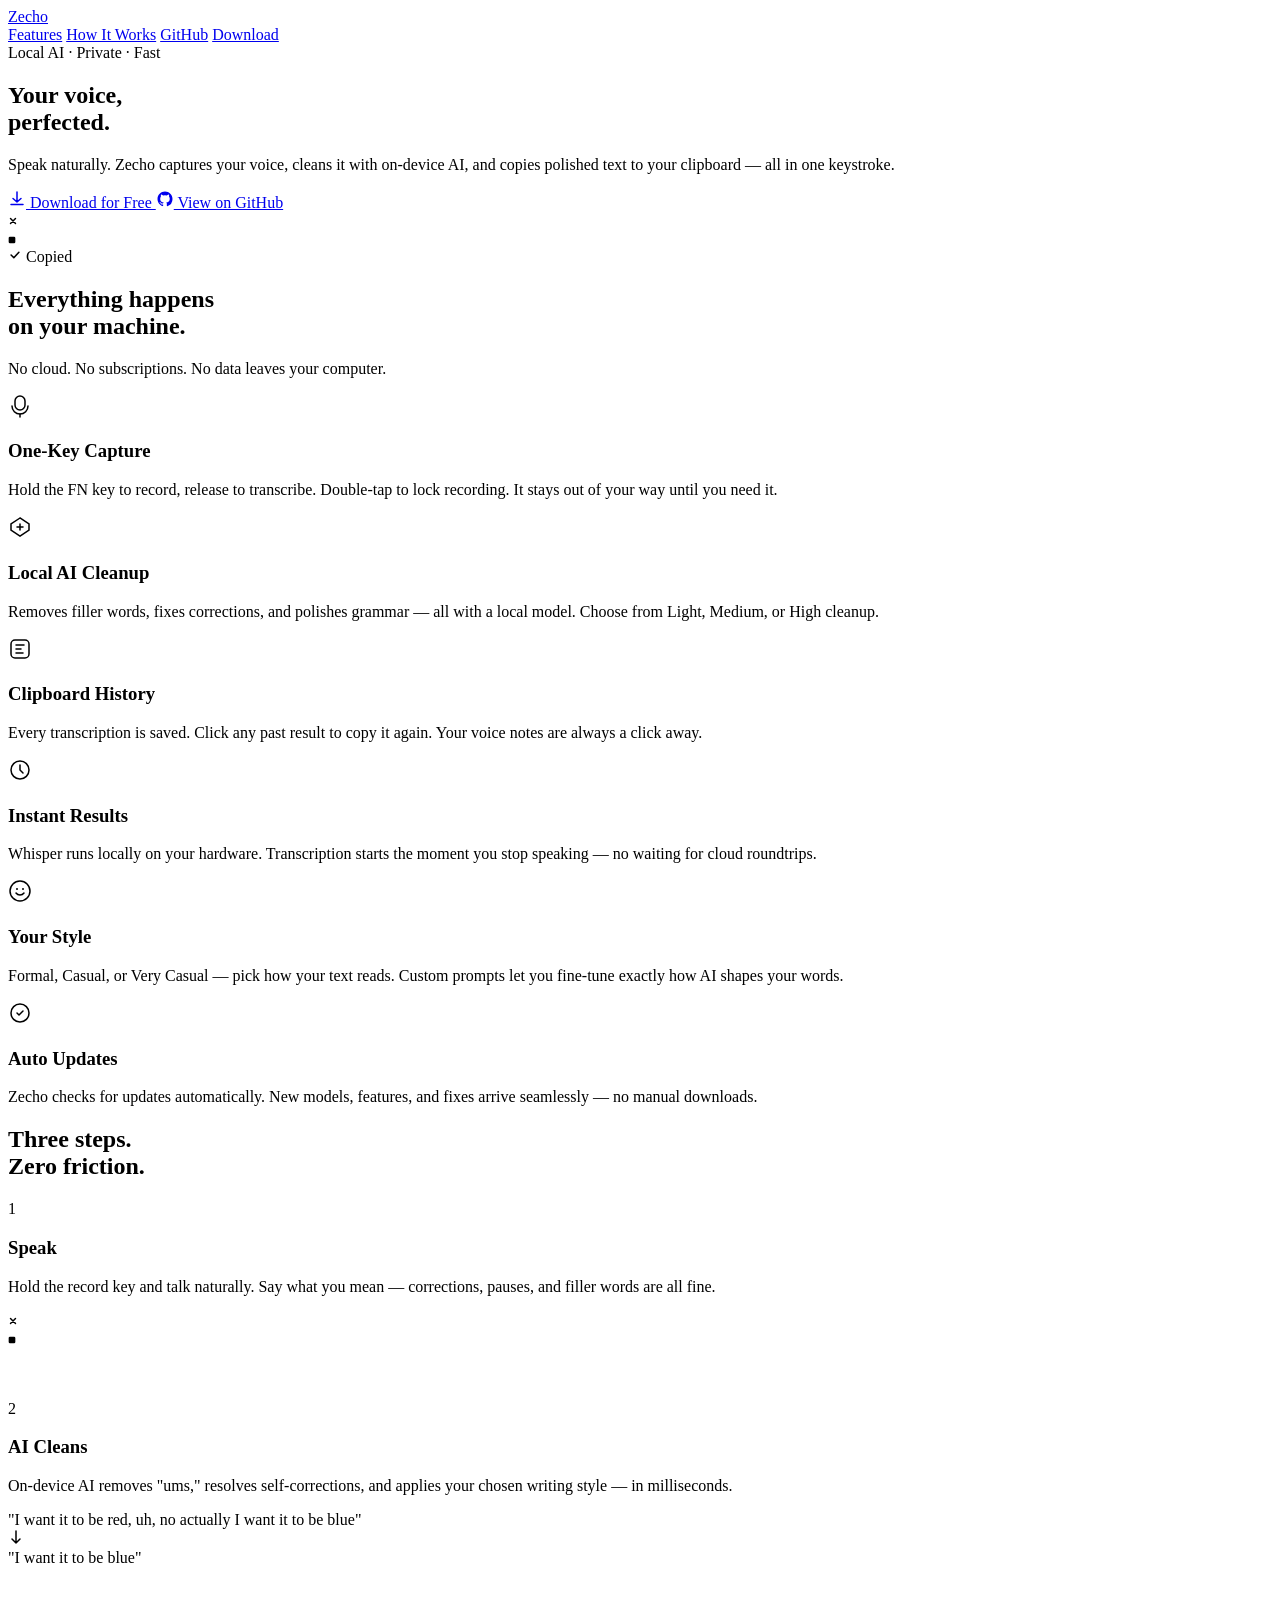
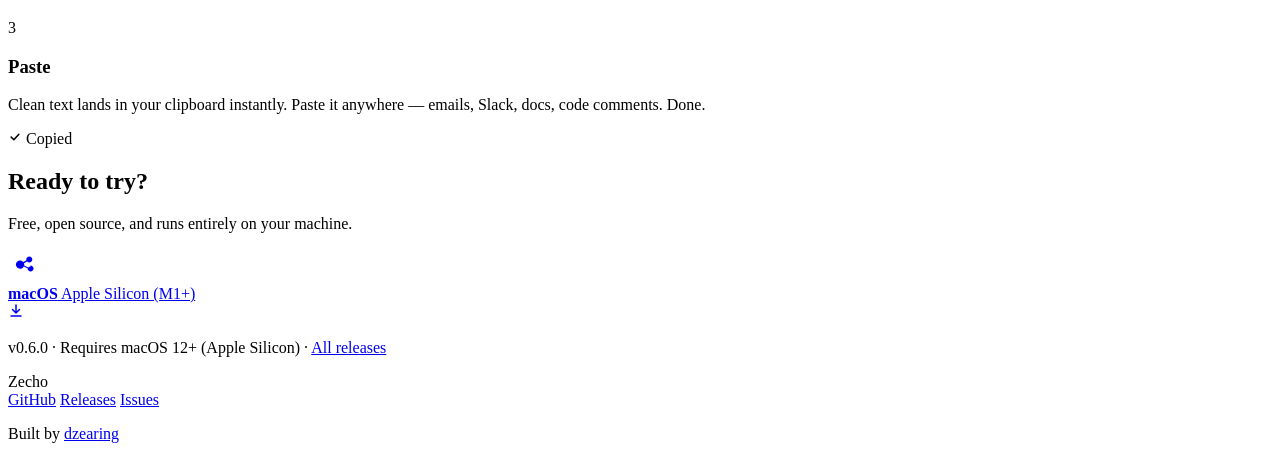
==== docs/index.html @ 3a7b03cb "Update homepage to v0.6.0" ====
<!DOCTYPE html>
<html lang="en">
<head>
  <meta charset="UTF-8" />
  <meta name="viewport" content="width=device-width, initial-scale=1.0" />
  <title>Zecho — Voice to Clipboard, Instantly</title>
  <meta name="description" content="Speak naturally. Zecho captures your voice, cleans it with local AI, and copies polished text to your clipboard — all in one keystroke." />
  <link rel="stylesheet" href="styles.css" />
</head>
<body>
  <!-- ── Nav ── -->
  <nav>
    <div class="nav-inner">
      <a href="#" class="logo">
        <div class="logo-mark"></div>
        <span>Zecho</span>
      </a>
      <div class="nav-links">
        <a href="#features">Features</a>
        <a href="#how-it-works">How It Works</a>
        <a href="https://github.com/dzearing/zecho" target="_blank" rel="noopener">GitHub</a>
        <a href="#download" class="nav-cta">Download</a>
      </div>
    </div>
  </nav>

  <!-- ── Hero ── -->
  <section class="hero">
    <div class="hero-glow"></div>
    <div class="hero-content">
      <div class="badge">Local AI &middot; Private &middot; Fast</div>
      <h1>Your voice,<br /><span class="gradient-text">perfected.</span></h1>
      <p class="hero-sub">
        Speak naturally. Zecho captures your voice, cleans it with on-device AI,
        and copies polished text to your clipboard — all in one keystroke.
      </p>
      <div class="hero-actions">
        <a href="#download" class="btn btn-primary">
          <svg width="18" height="18" viewBox="0 0 18 18" fill="none">
            <path d="M9 2v10m0 0L5 8.5M9 12l4-3.5M3 14.5h12" stroke="currentColor" stroke-width="1.5" stroke-linecap="round" stroke-linejoin="round"/>
          </svg>
          Download for Free
        </a>
        <a href="https://github.com/dzearing/zecho" target="_blank" rel="noopener" class="btn btn-secondary">
          <svg width="18" height="18" viewBox="0 0 18 18" fill="none">
            <path d="M9 1.5C4.86 1.5 1.5 4.86 1.5 9c0 3.31 2.15 6.13 5.13 7.12.37.07.51-.16.51-.36v-1.26c-2.09.45-2.53-1.01-2.53-1.01-.34-.87-.83-1.1-.83-1.1-.68-.46.05-.45.05-.45.75.05 1.15.77 1.15.77.67 1.14 1.75.81 2.17.62.07-.48.26-.81.47-.99-1.67-.19-3.42-.83-3.42-3.71 0-.82.29-1.49.77-2.01-.08-.19-.33-.95.07-1.99 0 0 .63-.2 2.06.77a7.17 7.17 0 013.74 0c1.43-.97 2.06-.77 2.06-.77.4 1.04.15 1.8.07 1.99.48.52.77 1.19.77 2.01 0 2.89-1.76 3.52-3.43 3.71.27.23.51.69.51 1.39v2.07c0 .2.14.43.51.36A7.5 7.5 0 0016.5 9c0-4.14-3.36-7.5-7.5-7.5z" fill="currentColor"/>
          </svg>
          View on GitHub
        </a>
      </div>
    </div>

    <!-- App mockup -->
    <div class="hero-mockup">
      <div class="mockup-window">
        <div class="mockup-content">
          <div class="mockup-pill mockup-idle">
            <div class="mockup-dot"></div>
          </div>
          <div class="mockup-pill mockup-recording">
            <div class="mockup-cancel">
              <svg width="10" height="10" viewBox="0 0 14 14" fill="none">
                <path d="M3.5 3.5L10.5 10.5M10.5 3.5L3.5 10.5" stroke="currentColor" stroke-width="2" stroke-linecap="round"/>
              </svg>
            </div>
            <div class="mockup-waveform">
              <span></span><span></span><span></span><span></span><span></span>
              <span></span><span></span><span></span><span></span><span></span>
              <span></span><span></span>
            </div>
            <div class="mockup-stop">
              <svg width="8" height="8" viewBox="0 0 12 12" fill="none">
                <rect x="1" y="1" width="10" height="10" rx="2" fill="currentColor"/>
              </svg>
            </div>
          </div>
          <div class="mockup-pill mockup-done">
            <svg width="14" height="14" viewBox="0 0 18 18" fill="none">
              <path d="M4 9L7.5 12.5L14 5.5" stroke="currentColor" stroke-width="2" stroke-linecap="round" stroke-linejoin="round"/>
            </svg>
            <span>Copied</span>
          </div>
        </div>
      </div>
    </div>
  </section>

  <!-- ── Features ── -->
  <section class="features" id="features">
    <div class="section-inner">
      <div class="section-header">
        <h2>Everything happens<br /><span class="gradient-text">on your machine.</span></h2>
        <p>No cloud. No subscriptions. No data leaves your computer.</p>
      </div>
      <div class="feature-grid">
        <div class="feature-card">
          <div class="feature-icon">
            <svg width="24" height="24" viewBox="0 0 24 24" fill="none">
              <rect x="7" y="2" width="10" height="14" rx="5" stroke="currentColor" stroke-width="1.5" fill="none"/>
              <path d="M4 12c0 4.42 3.58 8 8 8s8-3.58 8-8" stroke="currentColor" stroke-width="1.5" stroke-linecap="round" fill="none"/>
              <line x1="12" y1="20" x2="12" y2="23" stroke="currentColor" stroke-width="1.5" stroke-linecap="round"/>
            </svg>
          </div>
          <h3>One-Key Capture</h3>
          <p>Hold the FN key to record, release to transcribe. Double-tap to lock recording. It stays out of your way until you need it.</p>
        </div>
        <div class="feature-card">
          <div class="feature-icon accent-purple">
            <svg width="24" height="24" viewBox="0 0 24 24" fill="none">
              <path d="M12 3L3 9v6l9 6 9-6V9l-9-6z" stroke="currentColor" stroke-width="1.5" fill="none"/>
              <path d="M12 15V9M9 12h6" stroke="currentColor" stroke-width="1.5" stroke-linecap="round"/>
            </svg>
          </div>
          <h3>Local AI Cleanup</h3>
          <p>Removes filler words, fixes corrections, and polishes grammar — all with a local model. Choose from Light, Medium, or High cleanup.</p>
        </div>
        <div class="feature-card">
          <div class="feature-icon accent-green">
            <svg width="24" height="24" viewBox="0 0 24 24" fill="none">
              <rect x="3" y="3" width="18" height="18" rx="4" stroke="currentColor" stroke-width="1.5" fill="none"/>
              <path d="M8 8h8M8 12h5M8 16h7" stroke="currentColor" stroke-width="1.5" stroke-linecap="round"/>
            </svg>
          </div>
          <h3>Clipboard History</h3>
          <p>Every transcription is saved. Click any past result to copy it again. Your voice notes are always a click away.</p>
        </div>
        <div class="feature-card">
          <div class="feature-icon accent-blue">
            <svg width="24" height="24" viewBox="0 0 24 24" fill="none">
              <circle cx="12" cy="12" r="9" stroke="currentColor" stroke-width="1.5" fill="none"/>
              <path d="M12 7v5l3 3" stroke="currentColor" stroke-width="1.5" stroke-linecap="round"/>
            </svg>
          </div>
          <h3>Instant Results</h3>
          <p>Whisper runs locally on your hardware. Transcription starts the moment you stop speaking — no waiting for cloud roundtrips.</p>
        </div>
        <div class="feature-card">
          <div class="feature-icon accent-orange">
            <svg width="24" height="24" viewBox="0 0 24 24" fill="none">
              <path d="M12 2C6.48 2 2 6.48 2 12s4.48 10 10 10 10-4.48 10-10S17.52 2 12 2z" stroke="currentColor" stroke-width="1.5" fill="none"/>
              <path d="M8 14s1.5 2 4 2 4-2 4-2" stroke="currentColor" stroke-width="1.5" stroke-linecap="round"/>
              <circle cx="9" cy="10" r="1" fill="currentColor"/>
              <circle cx="15" cy="10" r="1" fill="currentColor"/>
            </svg>
          </div>
          <h3>Your Style</h3>
          <p>Formal, Casual, or Very Casual — pick how your text reads. Custom prompts let you fine-tune exactly how AI shapes your words.</p>
        </div>
        <div class="feature-card">
          <div class="feature-icon accent-pink">
            <svg width="24" height="24" viewBox="0 0 24 24" fill="none">
              <path d="M21 12a9 9 0 11-18 0 9 9 0 0118 0z" stroke="currentColor" stroke-width="1.5" fill="none"/>
              <path d="M9 12l2 2 4-4" stroke="currentColor" stroke-width="1.5" stroke-linecap="round" stroke-linejoin="round"/>
            </svg>
          </div>
          <h3>Auto Updates</h3>
          <p>Zecho checks for updates automatically. New models, features, and fixes arrive seamlessly — no manual downloads.</p>
        </div>
      </div>
    </div>
  </section>

  <!-- ── How It Works ── -->
  <section class="how-it-works" id="how-it-works">
    <div class="section-inner">
      <div class="section-header">
        <h2>Three steps.<br /><span class="gradient-text">Zero friction.</span></h2>
      </div>
      <div class="steps">
        <div class="step">
          <div class="step-number">1</div>
          <div class="step-content">
            <h3>Speak</h3>
            <p>Hold the record key and talk naturally. Say what you mean — corrections, pauses, and filler words are all fine.</p>
          </div>
          <div class="step-visual">
            <div class="step-pill recording">
              <div class="step-cancel-btn">
                <svg width="10" height="10" viewBox="0 0 14 14" fill="none">
                  <path d="M3.5 3.5L10.5 10.5M10.5 3.5L3.5 10.5" stroke="currentColor" stroke-width="2" stroke-linecap="round"/>
                </svg>
              </div>
              <div class="step-bars">
                <span></span><span></span><span></span><span></span><span></span>
                <span></span><span></span><span></span>
              </div>
              <div class="step-stop-btn">
                <svg width="8" height="8" viewBox="0 0 12 12" fill="none">
                  <rect x="1" y="1" width="10" height="10" rx="2" fill="currentColor"/>
                </svg>
              </div>
            </div>
          </div>
        </div>

        <div class="step-connector">
          <svg width="24" height="48" viewBox="0 0 24 48" fill="none">
            <path d="M12 0v48" stroke="url(#grad-connector)" stroke-width="1.5" stroke-dasharray="4 4"/>
            <defs>
              <linearGradient id="grad-connector" x1="12" y1="0" x2="12" y2="48">
                <stop offset="0%" stop-color="#6c5ce7" stop-opacity="0.6"/>
                <stop offset="100%" stop-color="#6c5ce7" stop-opacity="0.1"/>
              </linearGradient>
            </defs>
          </svg>
        </div>

        <div class="step">
          <div class="step-number">2</div>
          <div class="step-content">
            <h3>AI Cleans</h3>
            <p>On-device AI removes "ums," resolves self-corrections, and applies your chosen writing style — in milliseconds.</p>
          </div>
          <div class="step-visual">
            <div class="step-transform">
              <div class="step-before">"I want it to be red, uh, no actually I want it to be blue"</div>
              <div class="step-arrow">
                <svg width="16" height="16" viewBox="0 0 16 16" fill="none">
                  <path d="M8 2v12m0 0l4-4m-4 4L4 10" stroke="currentColor" stroke-width="1.5" stroke-linecap="round" stroke-linejoin="round"/>
                </svg>
              </div>
              <div class="step-after">"I want it to be blue"</div>
            </div>
          </div>
        </div>

        <div class="step-connector">
          <svg width="24" height="48" viewBox="0 0 24 48" fill="none">
            <path d="M12 0v48" stroke="url(#grad-connector2)" stroke-width="1.5" stroke-dasharray="4 4"/>
            <defs>
              <linearGradient id="grad-connector2" x1="12" y1="0" x2="12" y2="48">
                <stop offset="0%" stop-color="#6c5ce7" stop-opacity="0.6"/>
                <stop offset="100%" stop-color="#6c5ce7" stop-opacity="0.1"/>
              </linearGradient>
            </defs>
          </svg>
        </div>

        <div class="step">
          <div class="step-number">3</div>
          <div class="step-content">
            <h3>Paste</h3>
            <p>Clean text lands in your clipboard instantly. Paste it anywhere — emails, Slack, docs, code comments. Done.</p>
          </div>
          <div class="step-visual">
            <div class="step-pill done">
              <svg width="14" height="14" viewBox="0 0 18 18" fill="none">
                <path d="M4 9L7.5 12.5L14 5.5" stroke="currentColor" stroke-width="2" stroke-linecap="round" stroke-linejoin="round"/>
              </svg>
              <span>Copied</span>
            </div>
          </div>
        </div>
      </div>
    </div>
  </section>

  <!-- ── Download ── -->
  <section class="download" id="download">
    <div class="section-inner">
      <div class="download-glow"></div>
      <div class="section-header">
        <h2>Ready to try?</h2>
        <p>Free, open source, and runs entirely on your machine.</p>
      </div>
      <div class="download-cards">
        <a href="https://github.com/dzearing/zecho/releases/download/v0.6.0/Zecho_0.6.0_aarch64.dmg" class="download-card">
          <div class="download-icon">
            <svg width="32" height="32" viewBox="0 0 32 32" fill="none">
              <path d="M22.5 17.5c-.87 0-1.65.37-2.2.96l-4.15-2.08c.05-.25.08-.5.08-.76 0-.45-.08-.88-.22-1.28l3.16-1.81c.55.53 1.3.85 2.13.85 1.66 0 3-1.34 3-3s-1.34-3-3-3-3 1.34-3 3c0 .31.05.61.14.89l-3.17 1.82c-.75-.98-1.93-1.61-3.27-1.61-2.27 0-4.12 1.85-4.12 4.12s1.85 4.12 4.12 4.12c1.64 0 3.05-.96 3.72-2.34l3.86 1.93c-.01.09-.01.18-.01.28 0 1.66 1.34 3 3 3s3-1.34 3-3-1.34-3.19-3-3.19z" fill="currentColor"/>
            </svg>
          </div>
          <div class="download-info">
            <strong>macOS</strong>
            <span>Apple Silicon (M1+)</span>
          </div>
          <div class="download-action">
            <svg width="16" height="16" viewBox="0 0 16 16" fill="none">
              <path d="M8 2v8m0 0L4.5 6.5M8 10l3.5-3.5M3 13h10" stroke="currentColor" stroke-width="1.5" stroke-linecap="round" stroke-linejoin="round"/>
            </svg>
          </div>
        </a>
      </div>
      <p class="download-note">
        v0.6.0 &middot; Requires macOS 12+ (Apple Silicon) &middot;
        <a href="https://github.com/dzearing/zecho/releases">All releases</a>
      </p>
    </div>
  </section>

  <!-- ── Footer ── -->
  <footer>
    <div class="footer-inner">
      <div class="footer-brand">
        <div class="logo-mark small"></div>
        <span>Zecho</span>
      </div>
      <div class="footer-links">
        <a href="https://github.com/dzearing/zecho" target="_blank" rel="noopener">GitHub</a>
        <a href="https://github.com/dzearing/zecho/releases" target="_blank" rel="noopener">Releases</a>
        <a href="https://github.com/dzearing/zecho/issues" target="_blank" rel="noopener">Issues</a>
      </div>
      <p class="footer-copy">Built by <a href="https://github.com/dzearing" target="_blank" rel="noopener">dzearing</a></p>
    </div>
  </footer>

  <script src="main.js"></script>
</body>
</html>
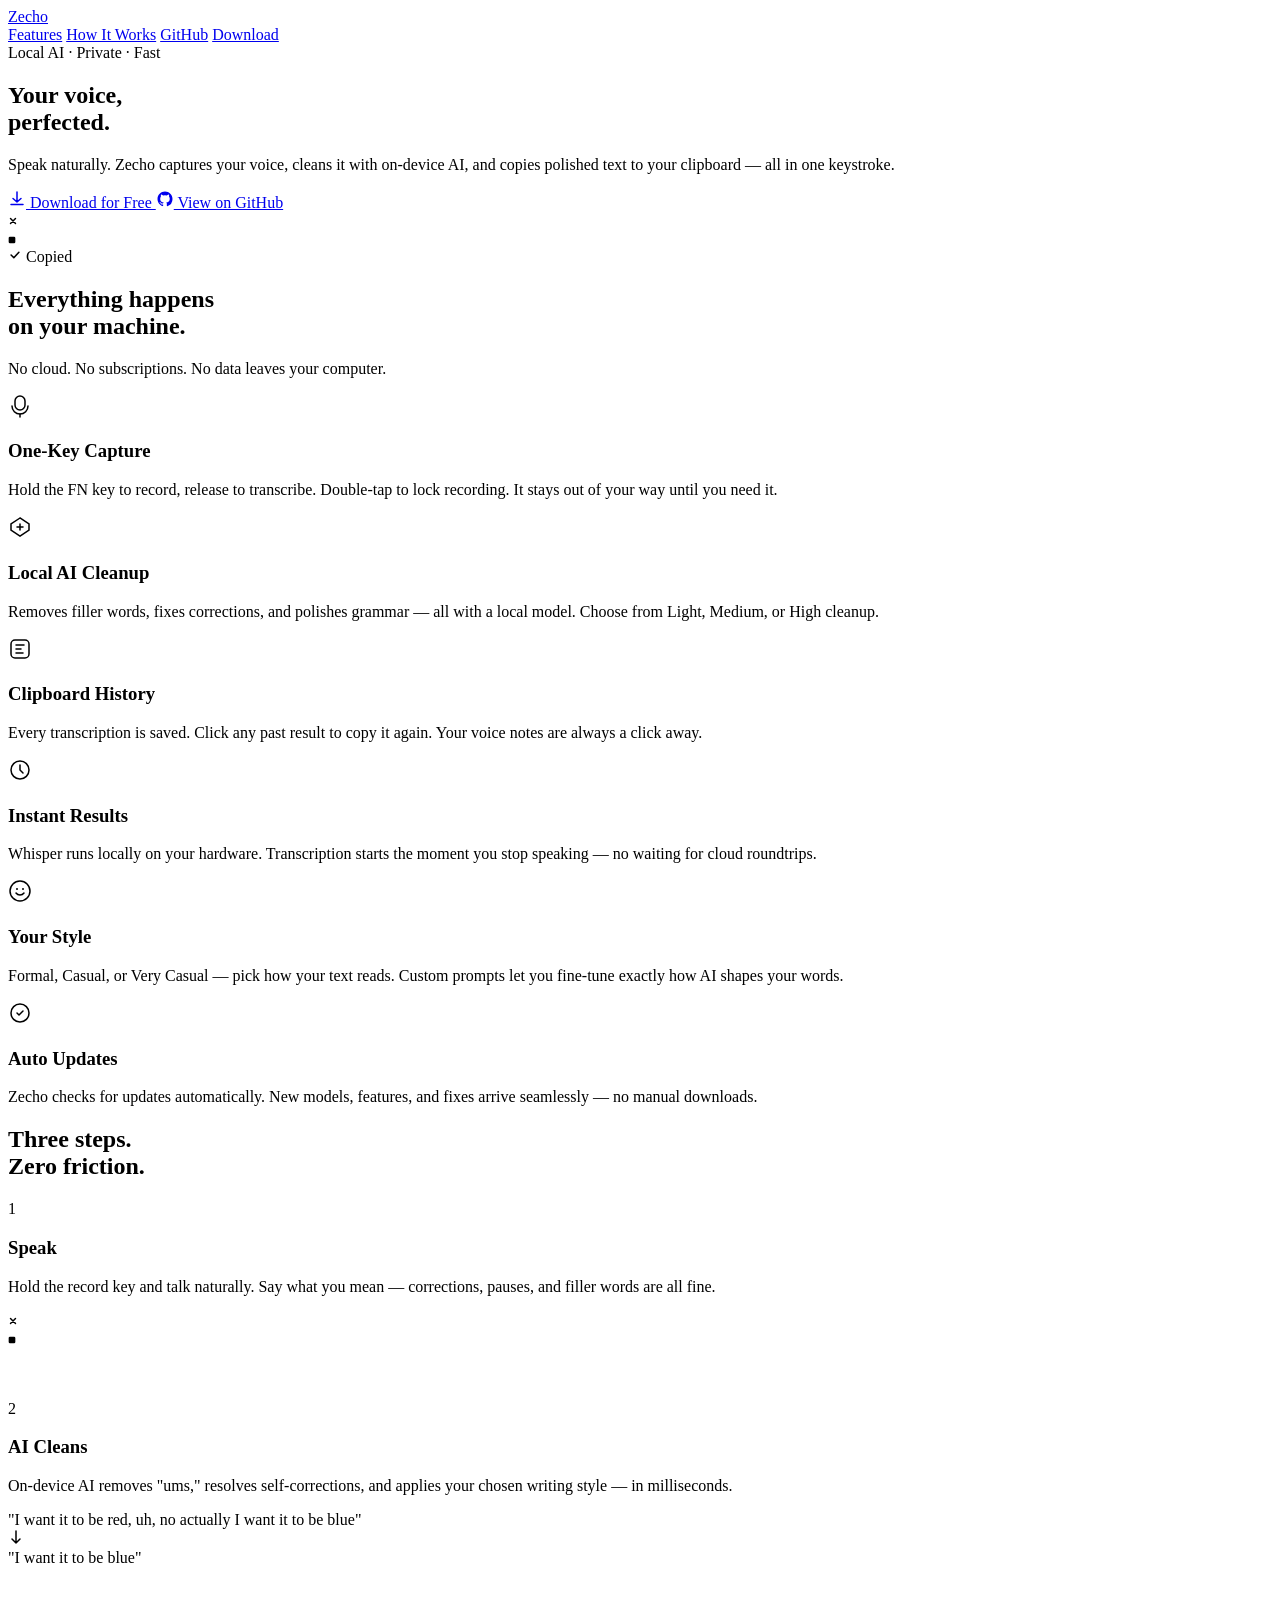
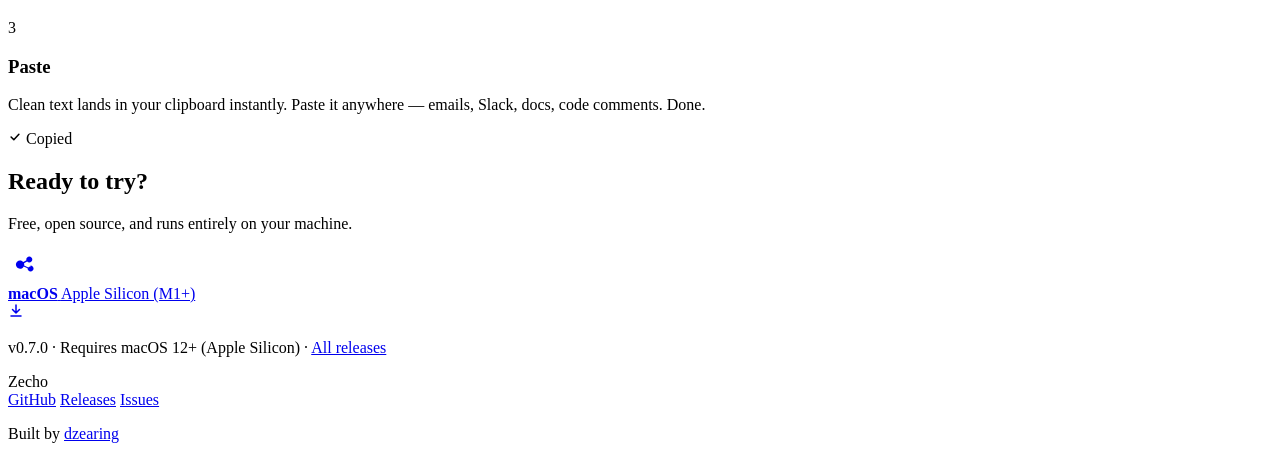
==== commit 5e1c7138: "Update homepage to v0.7.0" ====
--- a/docs/index.html
+++ b/docs/index.html
@@ -264,7 +264,7 @@
         <p>Free, open source, and runs entirely on your machine.</p>
       </div>
       <div class="download-cards">
-        <a href="https://github.com/dzearing/zecho/releases/download/v0.6.0/Zecho_0.6.0_aarch64.dmg" class="download-card">
+        <a href="https://github.com/dzearing/zecho/releases/download/v0.7.0/Zecho_0.7.0_aarch64.dmg" class="download-card">
           <div class="download-icon">
             <svg width="32" height="32" viewBox="0 0 32 32" fill="none">
               <path d="M22.5 17.5c-.87 0-1.65.37-2.2.96l-4.15-2.08c.05-.25.08-.5.08-.76 0-.45-.08-.88-.22-1.28l3.16-1.81c.55.53 1.3.85 2.13.85 1.66 0 3-1.34 3-3s-1.34-3-3-3-3 1.34-3 3c0 .31.05.61.14.89l-3.17 1.82c-.75-.98-1.93-1.61-3.27-1.61-2.27 0-4.12 1.85-4.12 4.12s1.85 4.12 4.12 4.12c1.64 0 3.05-.96 3.72-2.34l3.86 1.93c-.01.09-.01.18-.01.28 0 1.66 1.34 3 3 3s3-1.34 3-3-1.34-3.19-3-3.19z" fill="currentColor"/>
@@ -282,7 +282,7 @@
         </a>
       </div>
       <p class="download-note">
-        v0.6.0 &middot; Requires macOS 12+ (Apple Silicon) &middot;
+        v0.7.0 &middot; Requires macOS 12+ (Apple Silicon) &middot;
         <a href="https://github.com/dzearing/zecho/releases">All releases</a>
       </p>
     </div>
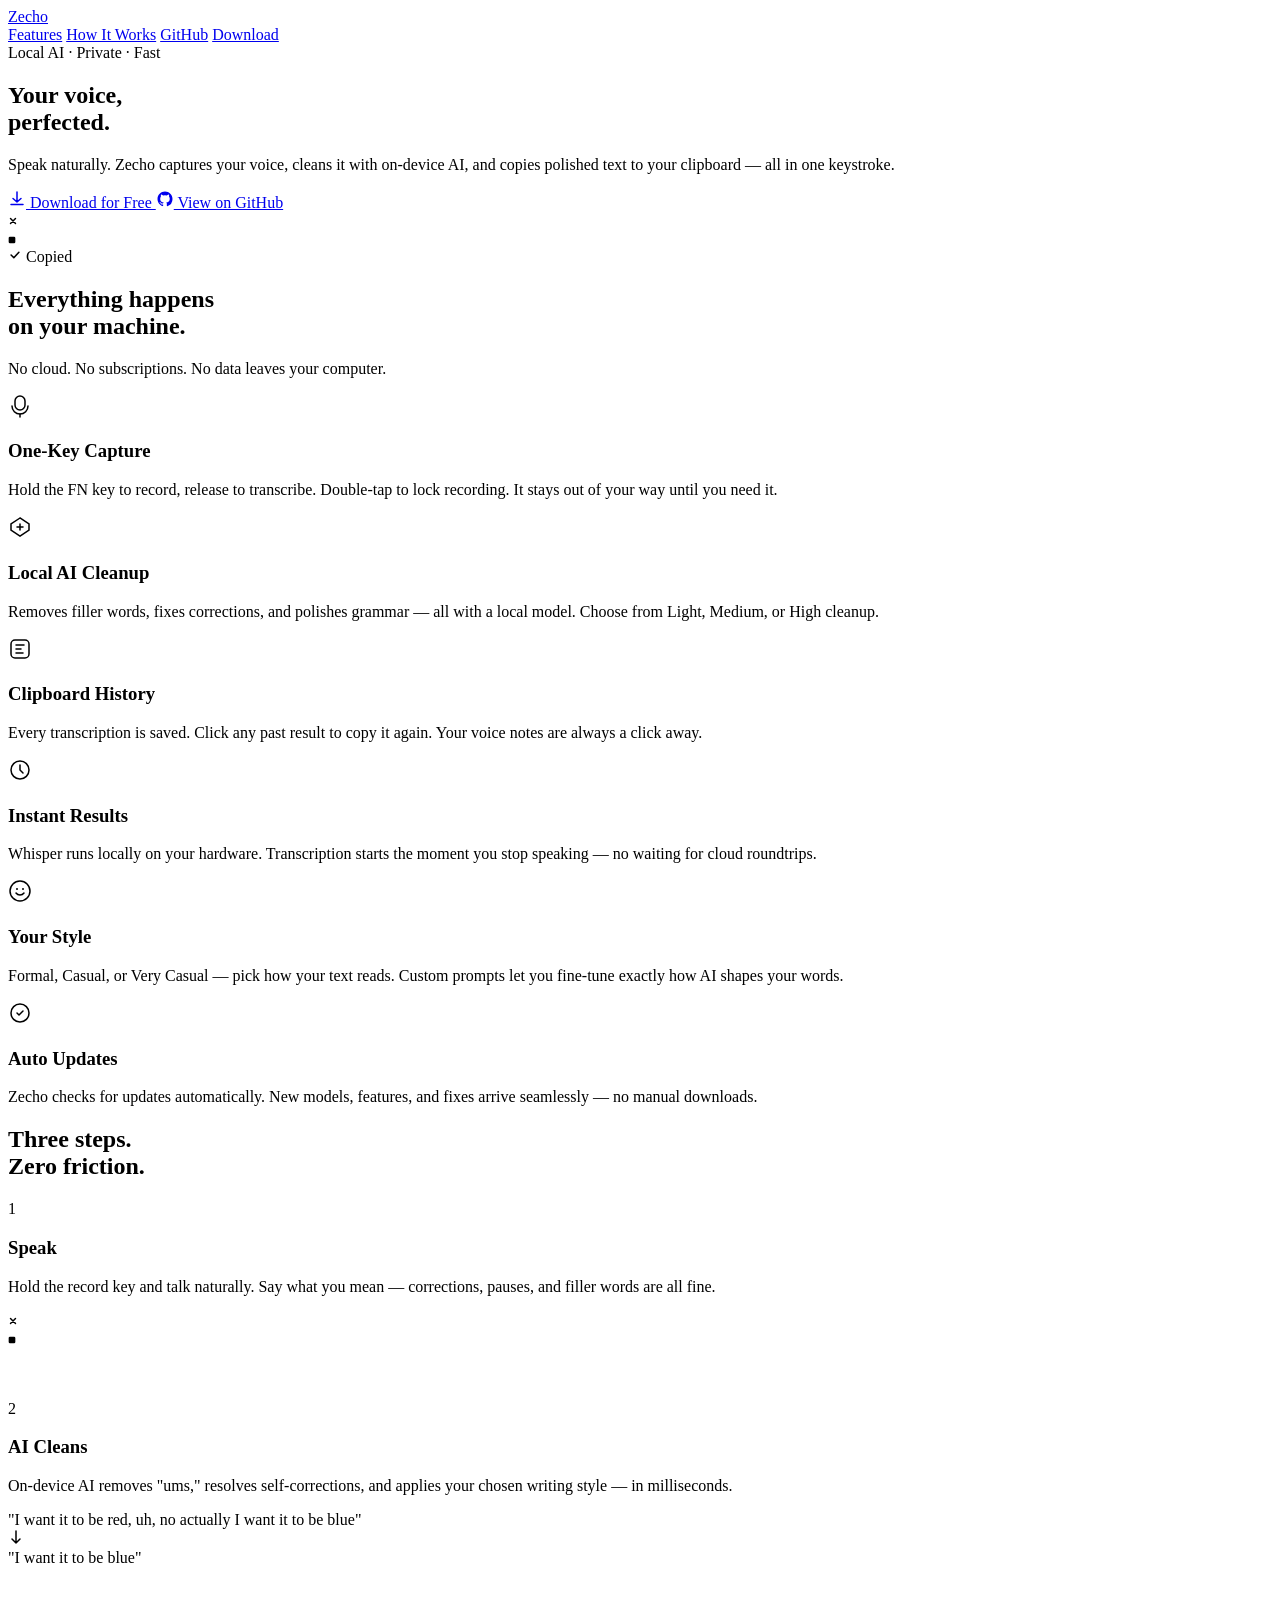
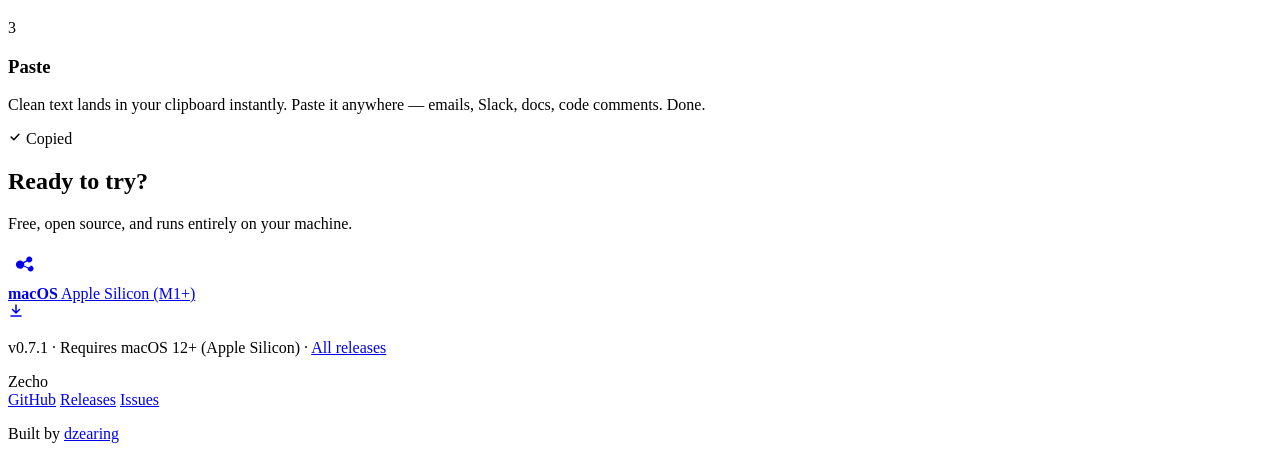
==== commit 788f96c3: "Update homepage to v0.7.1" ====
--- a/docs/index.html
+++ b/docs/index.html
@@ -264,7 +264,7 @@
         <p>Free, open source, and runs entirely on your machine.</p>
       </div>
       <div class="download-cards">
-        <a href="https://github.com/dzearing/zecho/releases/download/v0.7.0/Zecho_0.7.0_aarch64.dmg" class="download-card">
+        <a href="https://github.com/dzearing/zecho/releases/download/v0.7.1/Zecho_0.7.1_aarch64.dmg" class="download-card">
           <div class="download-icon">
             <svg width="32" height="32" viewBox="0 0 32 32" fill="none">
               <path d="M22.5 17.5c-.87 0-1.65.37-2.2.96l-4.15-2.08c.05-.25.08-.5.08-.76 0-.45-.08-.88-.22-1.28l3.16-1.81c.55.53 1.3.85 2.13.85 1.66 0 3-1.34 3-3s-1.34-3-3-3-3 1.34-3 3c0 .31.05.61.14.89l-3.17 1.82c-.75-.98-1.93-1.61-3.27-1.61-2.27 0-4.12 1.85-4.12 4.12s1.85 4.12 4.12 4.12c1.64 0 3.05-.96 3.72-2.34l3.86 1.93c-.01.09-.01.18-.01.28 0 1.66 1.34 3 3 3s3-1.34 3-3-1.34-3.19-3-3.19z" fill="currentColor"/>
@@ -282,7 +282,7 @@
         </a>
       </div>
       <p class="download-note">
-        v0.7.0 &middot; Requires macOS 12+ (Apple Silicon) &middot;
+        v0.7.1 &middot; Requires macOS 12+ (Apple Silicon) &middot;
         <a href="https://github.com/dzearing/zecho/releases">All releases</a>
       </p>
     </div>
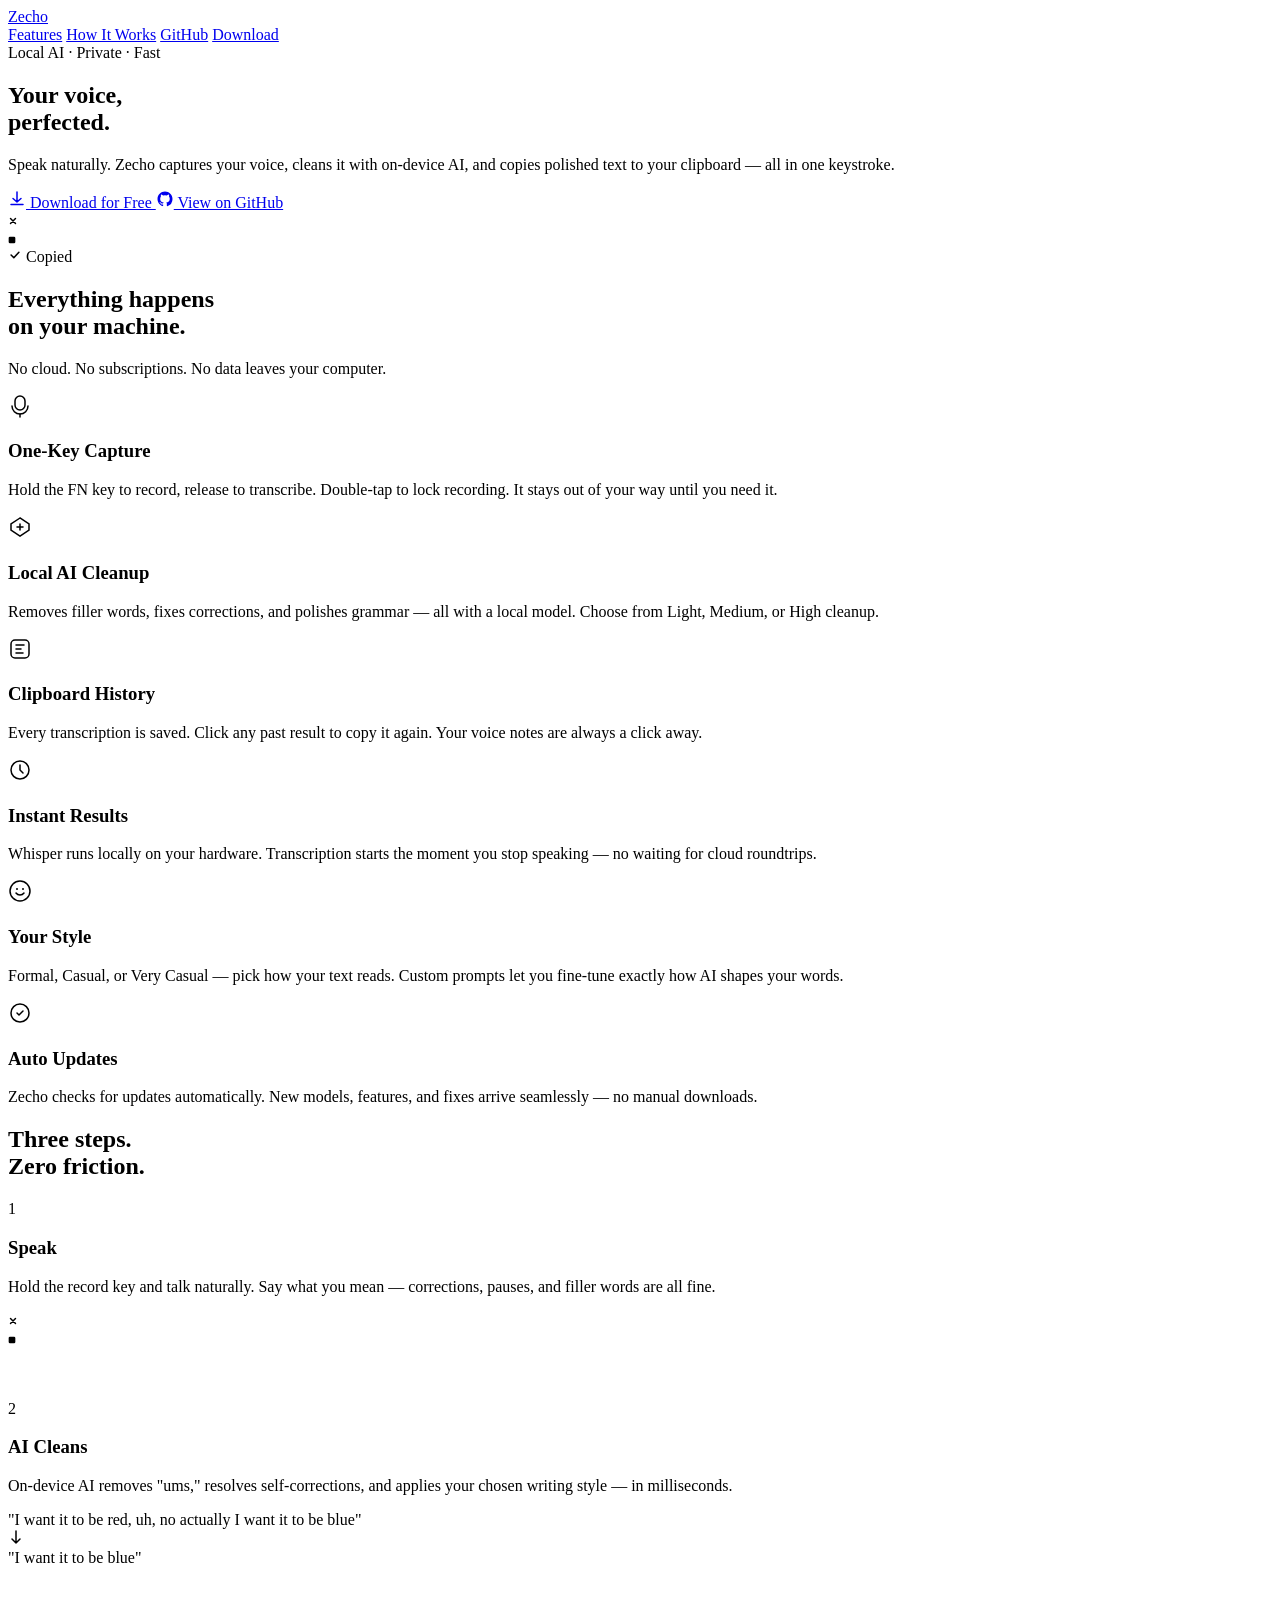
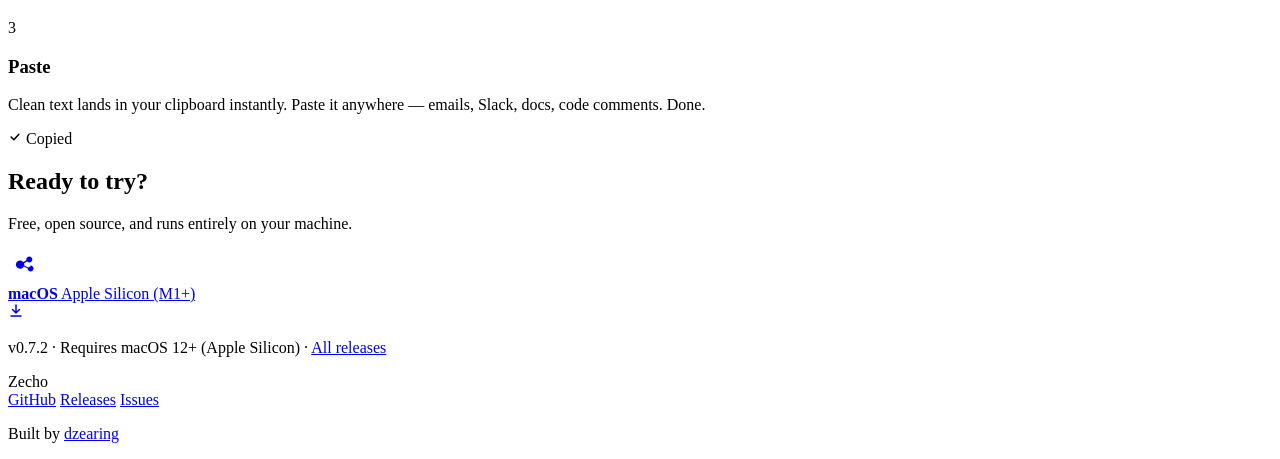
==== commit 13c39f3d: "Update homepage to v0.7.2" ====
--- a/docs/index.html
+++ b/docs/index.html
@@ -264,7 +264,7 @@
         <p>Free, open source, and runs entirely on your machine.</p>
       </div>
       <div class="download-cards">
-        <a href="https://github.com/dzearing/zecho/releases/download/v0.7.1/Zecho_0.7.1_aarch64.dmg" class="download-card">
+        <a href="https://github.com/dzearing/zecho/releases/download/v0.7.2/Zecho_0.7.2_aarch64.dmg" class="download-card">
           <div class="download-icon">
             <svg width="32" height="32" viewBox="0 0 32 32" fill="none">
               <path d="M22.5 17.5c-.87 0-1.65.37-2.2.96l-4.15-2.08c.05-.25.08-.5.08-.76 0-.45-.08-.88-.22-1.28l3.16-1.81c.55.53 1.3.85 2.13.85 1.66 0 3-1.34 3-3s-1.34-3-3-3-3 1.34-3 3c0 .31.05.61.14.89l-3.17 1.82c-.75-.98-1.93-1.61-3.27-1.61-2.27 0-4.12 1.85-4.12 4.12s1.85 4.12 4.12 4.12c1.64 0 3.05-.96 3.72-2.34l3.86 1.93c-.01.09-.01.18-.01.28 0 1.66 1.34 3 3 3s3-1.34 3-3-1.34-3.19-3-3.19z" fill="currentColor"/>
@@ -282,7 +282,7 @@
         </a>
       </div>
       <p class="download-note">
-        v0.7.1 &middot; Requires macOS 12+ (Apple Silicon) &middot;
+        v0.7.2 &middot; Requires macOS 12+ (Apple Silicon) &middot;
         <a href="https://github.com/dzearing/zecho/releases">All releases</a>
       </p>
     </div>
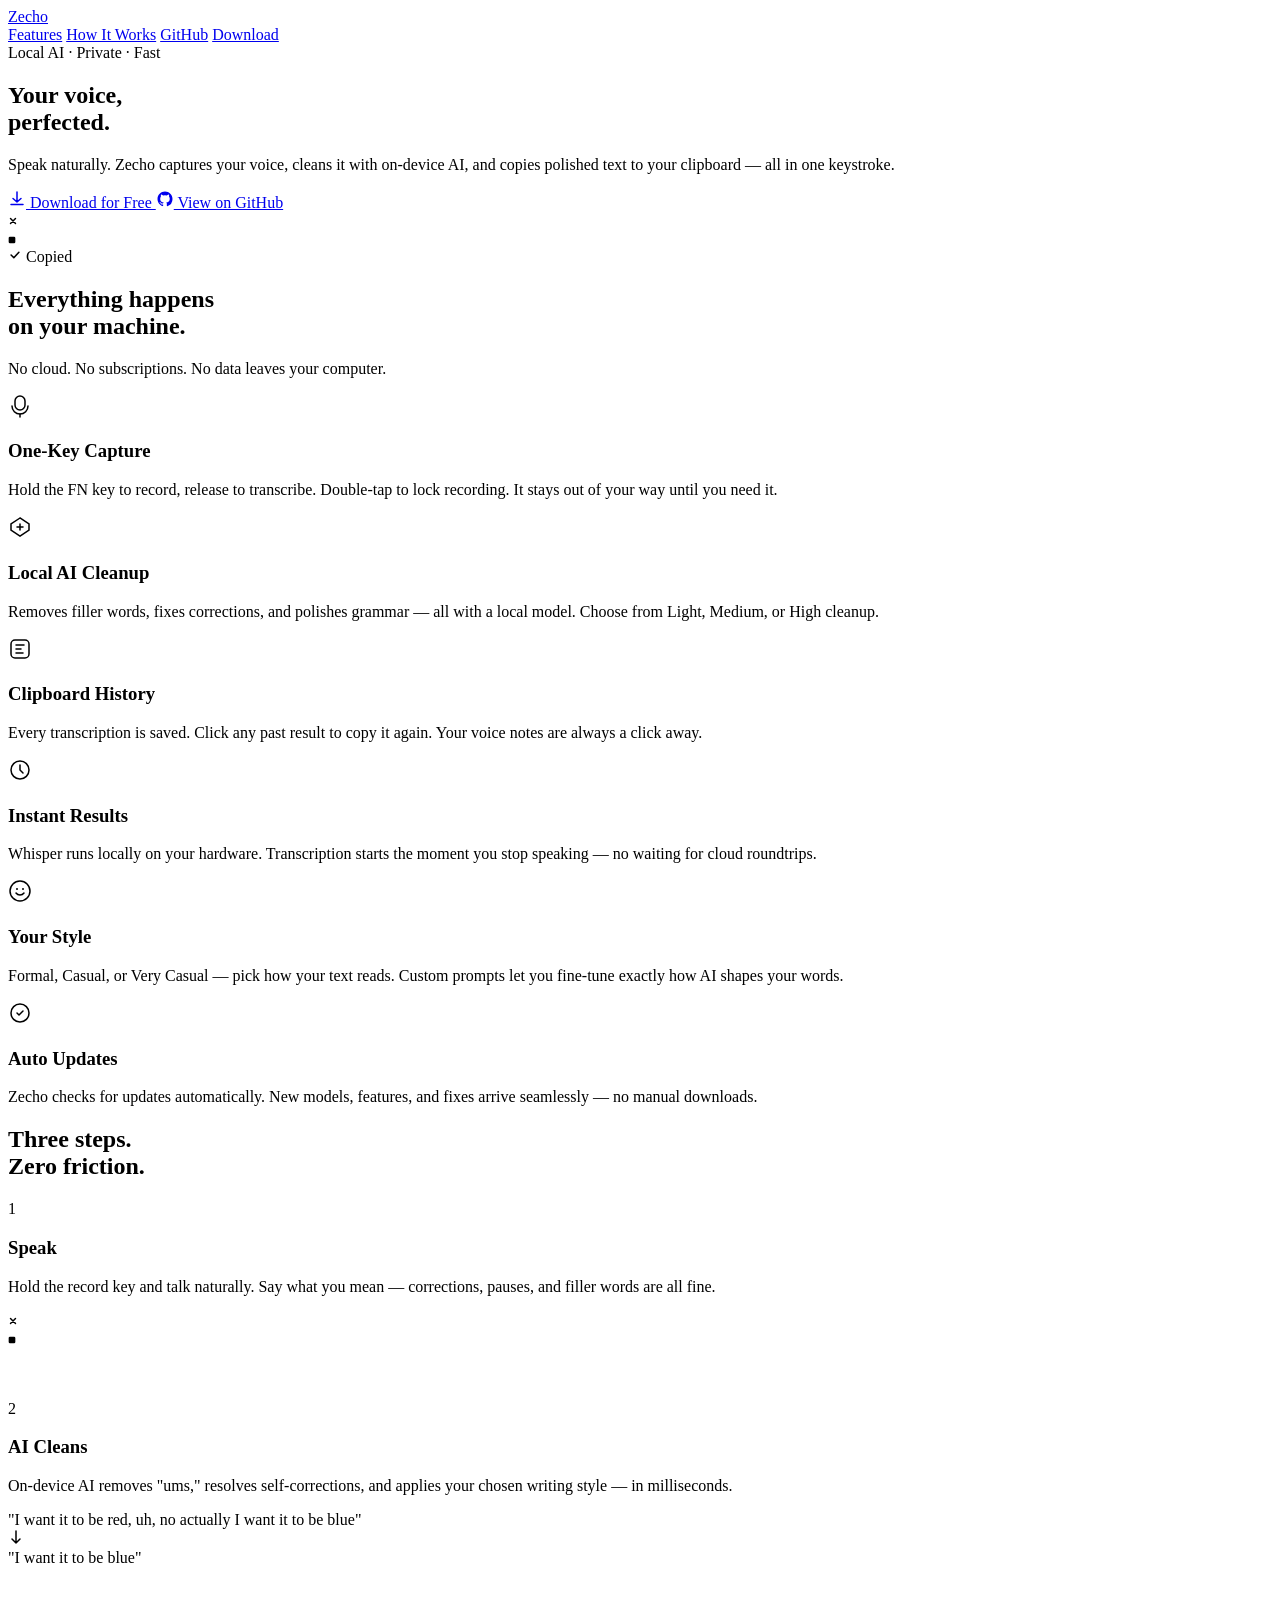
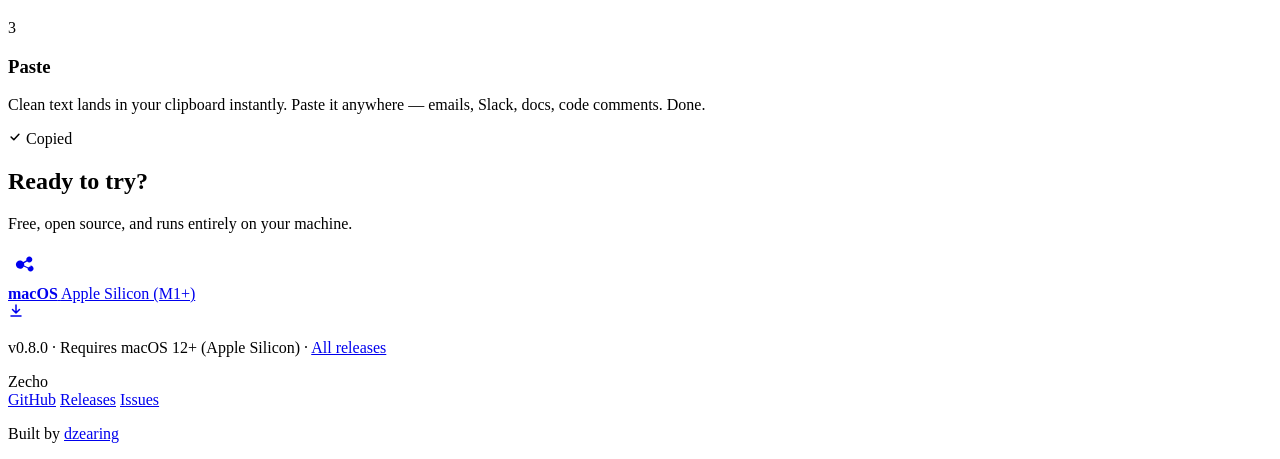
==== commit 652e7ac6: "Update homepage to v0.8.0" ====
--- a/docs/index.html
+++ b/docs/index.html
@@ -264,7 +264,7 @@
         <p>Free, open source, and runs entirely on your machine.</p>
       </div>
       <div class="download-cards">
-        <a href="https://github.com/dzearing/zecho/releases/download/v0.7.2/Zecho_0.7.2_aarch64.dmg" class="download-card">
+        <a href="https://github.com/dzearing/zecho/releases/download/v0.8.0/Zecho_0.8.0_aarch64.dmg" class="download-card">
           <div class="download-icon">
             <svg width="32" height="32" viewBox="0 0 32 32" fill="none">
               <path d="M22.5 17.5c-.87 0-1.65.37-2.2.96l-4.15-2.08c.05-.25.08-.5.08-.76 0-.45-.08-.88-.22-1.28l3.16-1.81c.55.53 1.3.85 2.13.85 1.66 0 3-1.34 3-3s-1.34-3-3-3-3 1.34-3 3c0 .31.05.61.14.89l-3.17 1.82c-.75-.98-1.93-1.61-3.27-1.61-2.27 0-4.12 1.85-4.12 4.12s1.85 4.12 4.12 4.12c1.64 0 3.05-.96 3.72-2.34l3.86 1.93c-.01.09-.01.18-.01.28 0 1.66 1.34 3 3 3s3-1.34 3-3-1.34-3.19-3-3.19z" fill="currentColor"/>
@@ -282,7 +282,7 @@
         </a>
       </div>
       <p class="download-note">
-        v0.7.2 &middot; Requires macOS 12+ (Apple Silicon) &middot;
+        v0.8.0 &middot; Requires macOS 12+ (Apple Silicon) &middot;
         <a href="https://github.com/dzearing/zecho/releases">All releases</a>
       </p>
     </div>
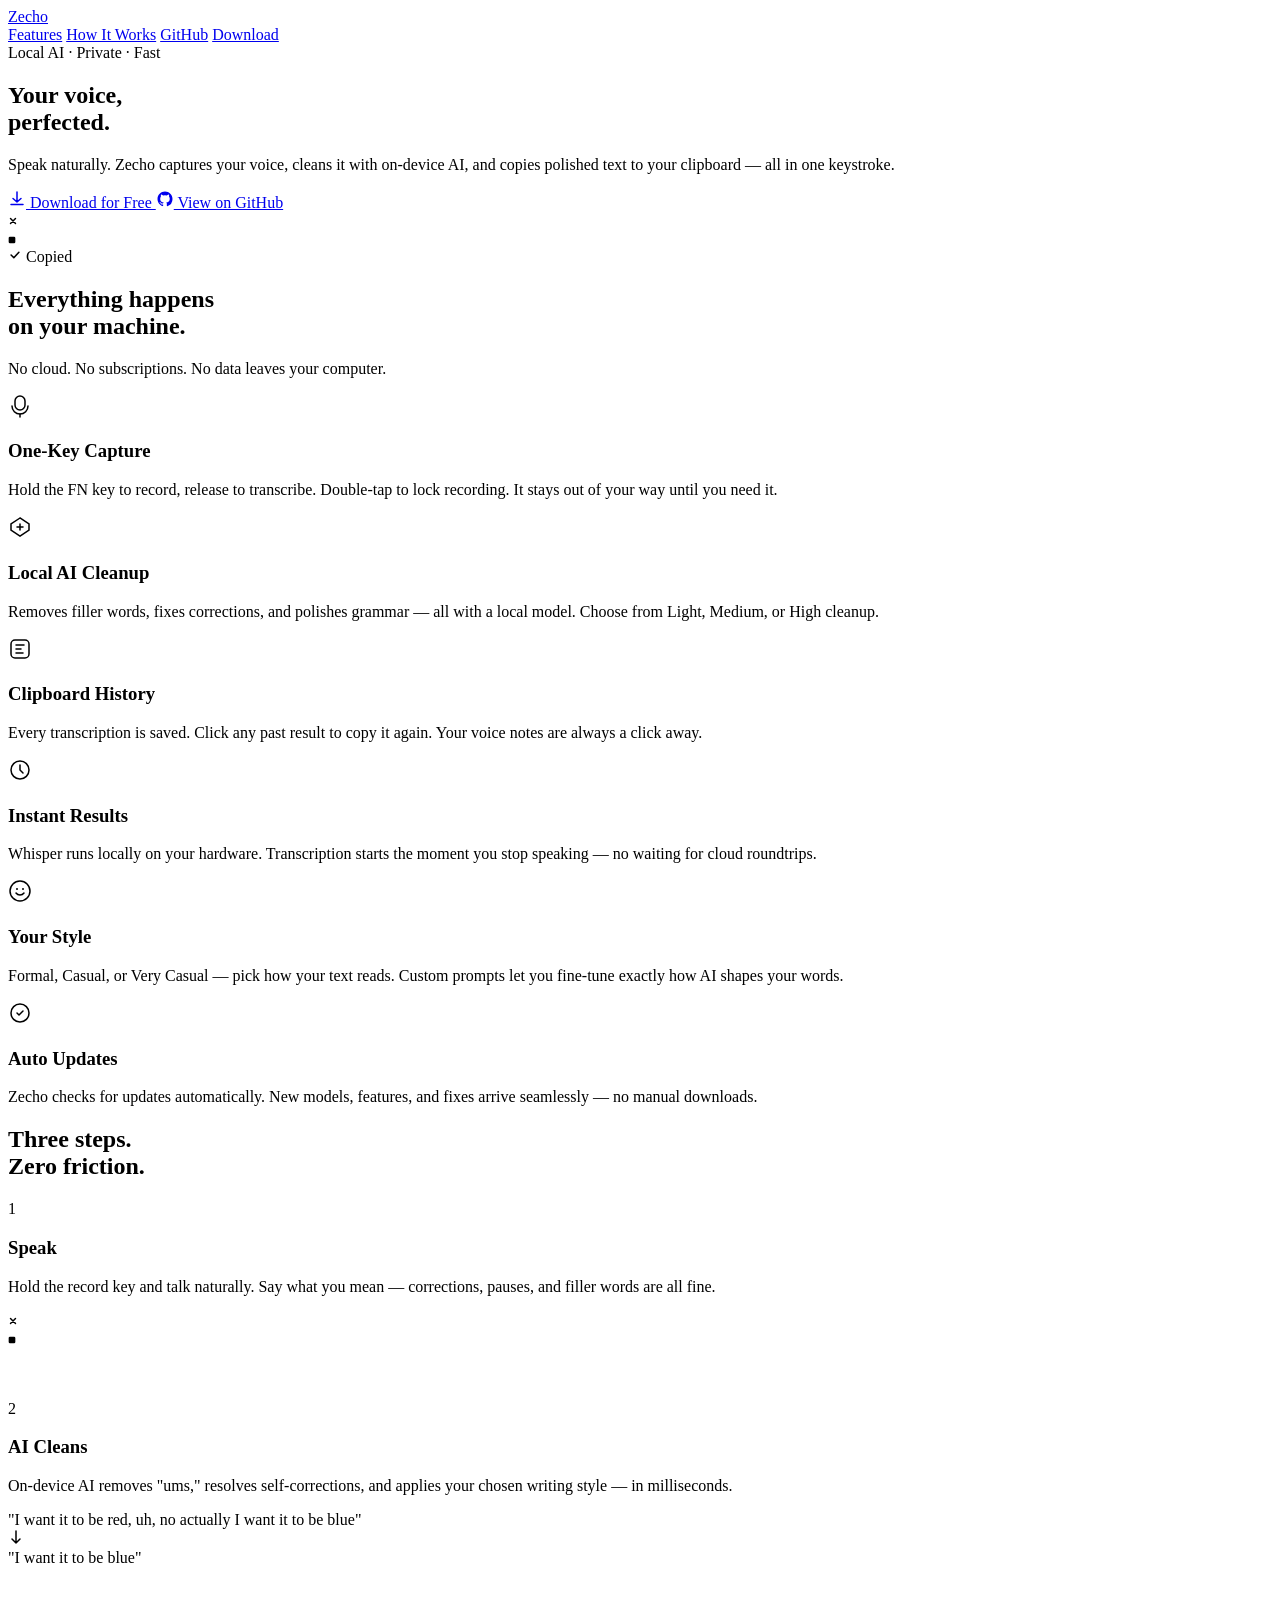
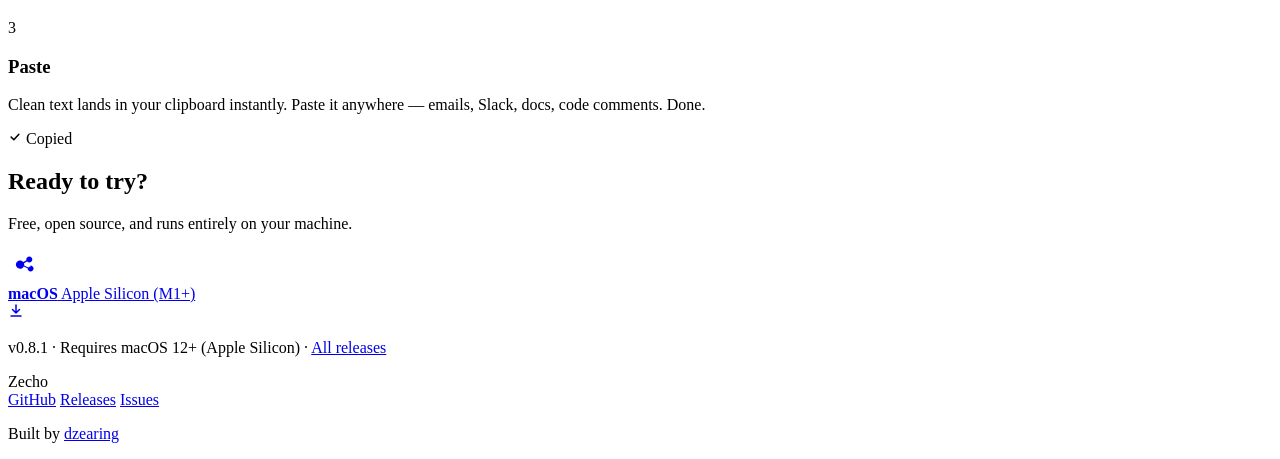
==== commit 92cc56fa: "Update homepage to v0.8.1" ====
--- a/docs/index.html
+++ b/docs/index.html
@@ -264,7 +264,7 @@
         <p>Free, open source, and runs entirely on your machine.</p>
       </div>
       <div class="download-cards">
-        <a href="https://github.com/dzearing/zecho/releases/download/v0.8.0/Zecho_0.8.0_aarch64.dmg" class="download-card">
+        <a href="https://github.com/dzearing/zecho/releases/download/v0.8.1/Zecho_0.8.1_aarch64.dmg" class="download-card">
           <div class="download-icon">
             <svg width="32" height="32" viewBox="0 0 32 32" fill="none">
               <path d="M22.5 17.5c-.87 0-1.65.37-2.2.96l-4.15-2.08c.05-.25.08-.5.08-.76 0-.45-.08-.88-.22-1.28l3.16-1.81c.55.53 1.3.85 2.13.85 1.66 0 3-1.34 3-3s-1.34-3-3-3-3 1.34-3 3c0 .31.05.61.14.89l-3.17 1.82c-.75-.98-1.93-1.61-3.27-1.61-2.27 0-4.12 1.85-4.12 4.12s1.85 4.12 4.12 4.12c1.64 0 3.05-.96 3.72-2.34l3.86 1.93c-.01.09-.01.18-.01.28 0 1.66 1.34 3 3 3s3-1.34 3-3-1.34-3.19-3-3.19z" fill="currentColor"/>
@@ -282,7 +282,7 @@
         </a>
       </div>
       <p class="download-note">
-        v0.8.0 &middot; Requires macOS 12+ (Apple Silicon) &middot;
+        v0.8.1 &middot; Requires macOS 12+ (Apple Silicon) &middot;
         <a href="https://github.com/dzearing/zecho/releases">All releases</a>
       </p>
     </div>
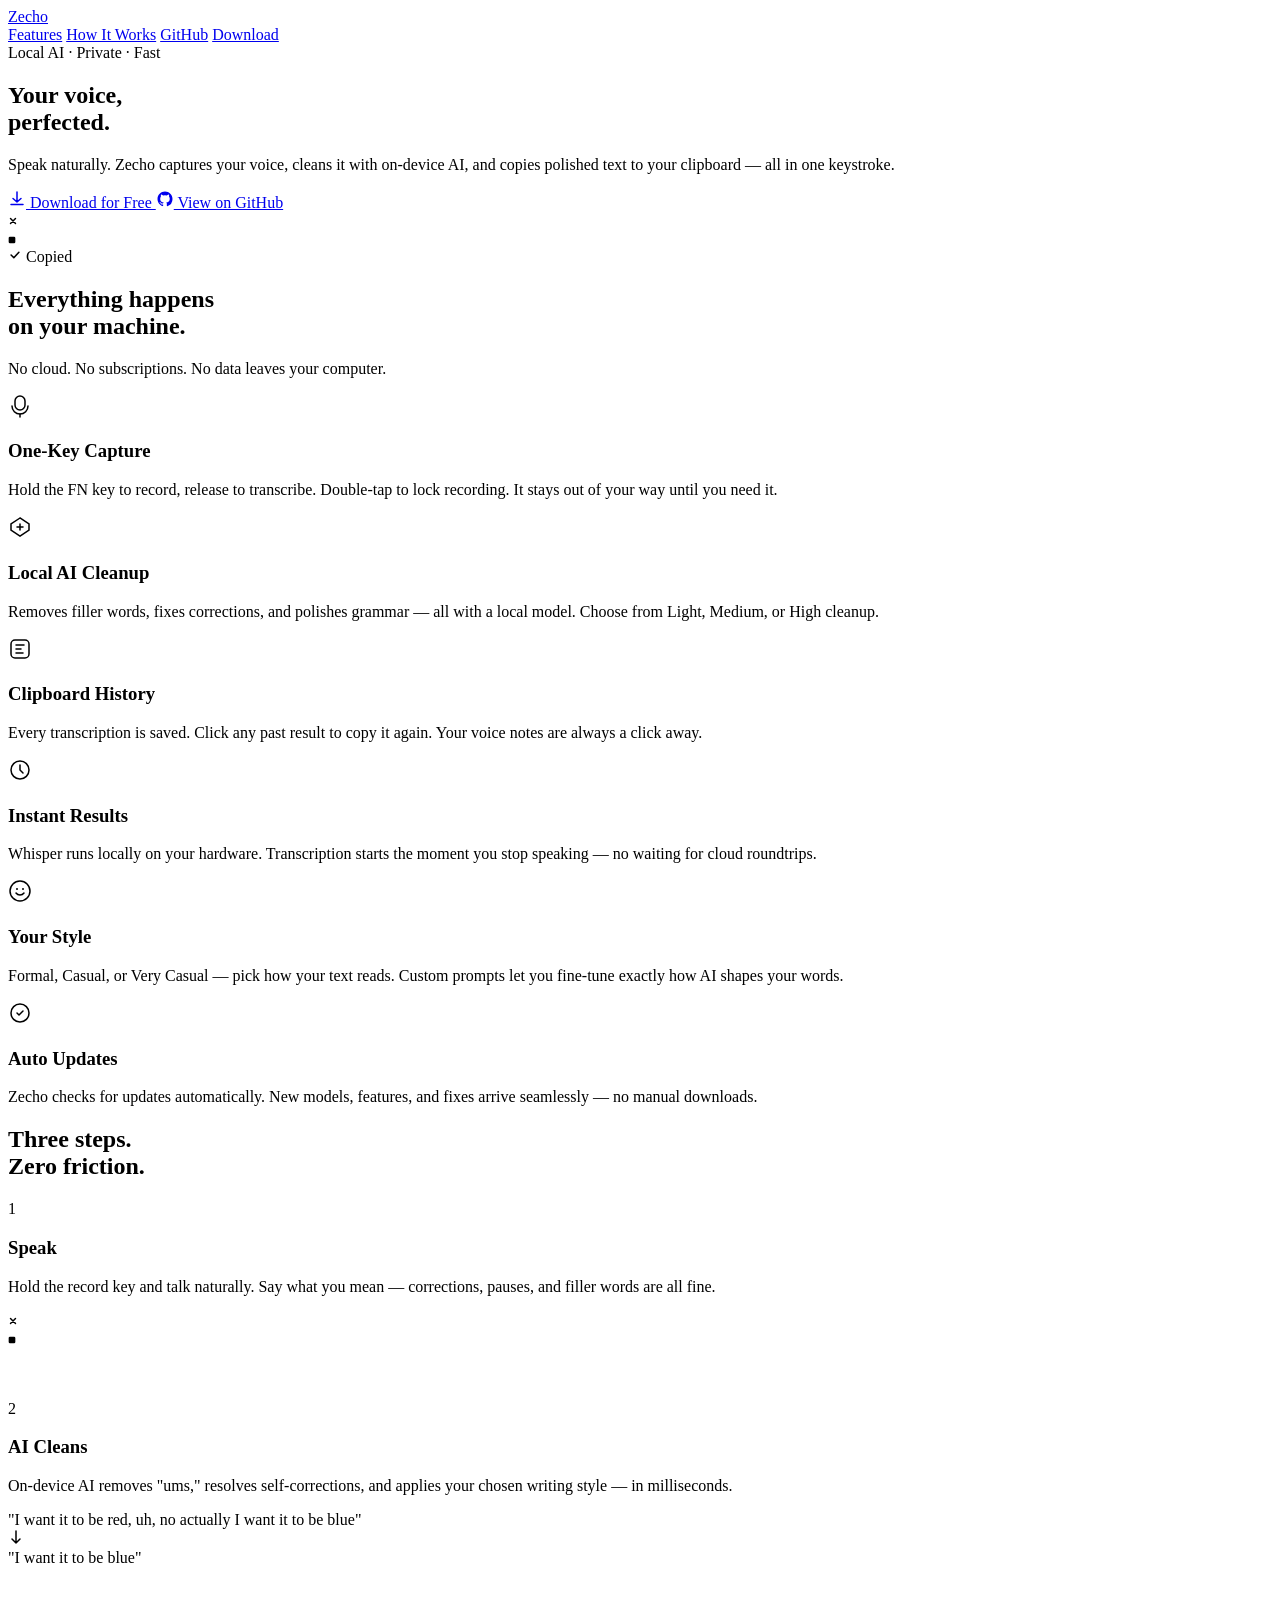
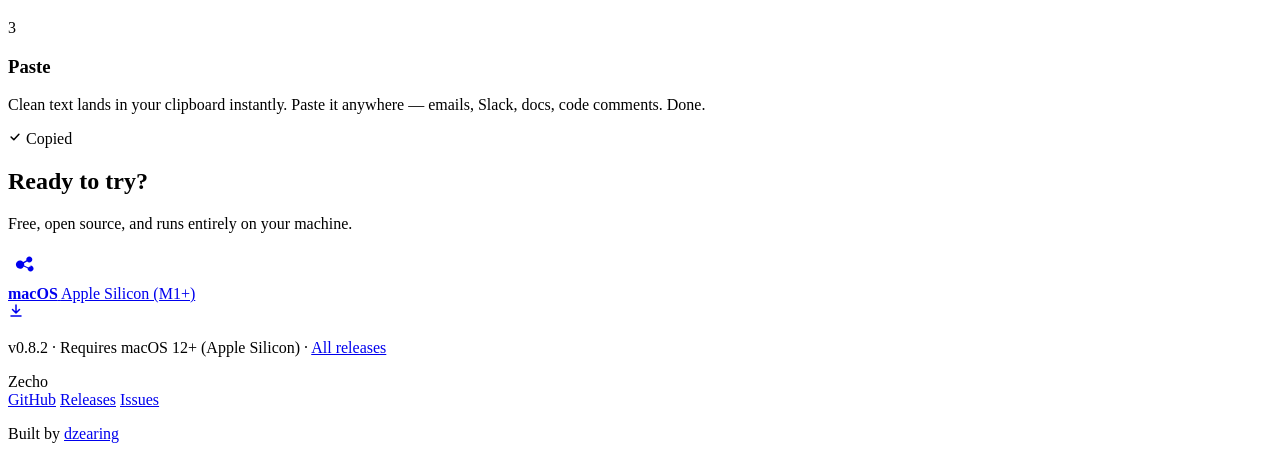
==== commit 0ea4daf5: "Update homepage to v0.8.2" ====
--- a/docs/index.html
+++ b/docs/index.html
@@ -264,7 +264,7 @@
         <p>Free, open source, and runs entirely on your machine.</p>
       </div>
       <div class="download-cards">
-        <a href="https://github.com/dzearing/zecho/releases/download/v0.8.1/Zecho_0.8.1_aarch64.dmg" class="download-card">
+        <a href="https://github.com/dzearing/zecho/releases/download/v0.8.2/Zecho_0.8.2_aarch64.dmg" class="download-card">
           <div class="download-icon">
             <svg width="32" height="32" viewBox="0 0 32 32" fill="none">
               <path d="M22.5 17.5c-.87 0-1.65.37-2.2.96l-4.15-2.08c.05-.25.08-.5.08-.76 0-.45-.08-.88-.22-1.28l3.16-1.81c.55.53 1.3.85 2.13.85 1.66 0 3-1.34 3-3s-1.34-3-3-3-3 1.34-3 3c0 .31.05.61.14.89l-3.17 1.82c-.75-.98-1.93-1.61-3.27-1.61-2.27 0-4.12 1.85-4.12 4.12s1.85 4.12 4.12 4.12c1.64 0 3.05-.96 3.72-2.34l3.86 1.93c-.01.09-.01.18-.01.28 0 1.66 1.34 3 3 3s3-1.34 3-3-1.34-3.19-3-3.19z" fill="currentColor"/>
@@ -282,7 +282,7 @@
         </a>
       </div>
       <p class="download-note">
-        v0.8.1 &middot; Requires macOS 12+ (Apple Silicon) &middot;
+        v0.8.2 &middot; Requires macOS 12+ (Apple Silicon) &middot;
         <a href="https://github.com/dzearing/zecho/releases">All releases</a>
       </p>
     </div>
